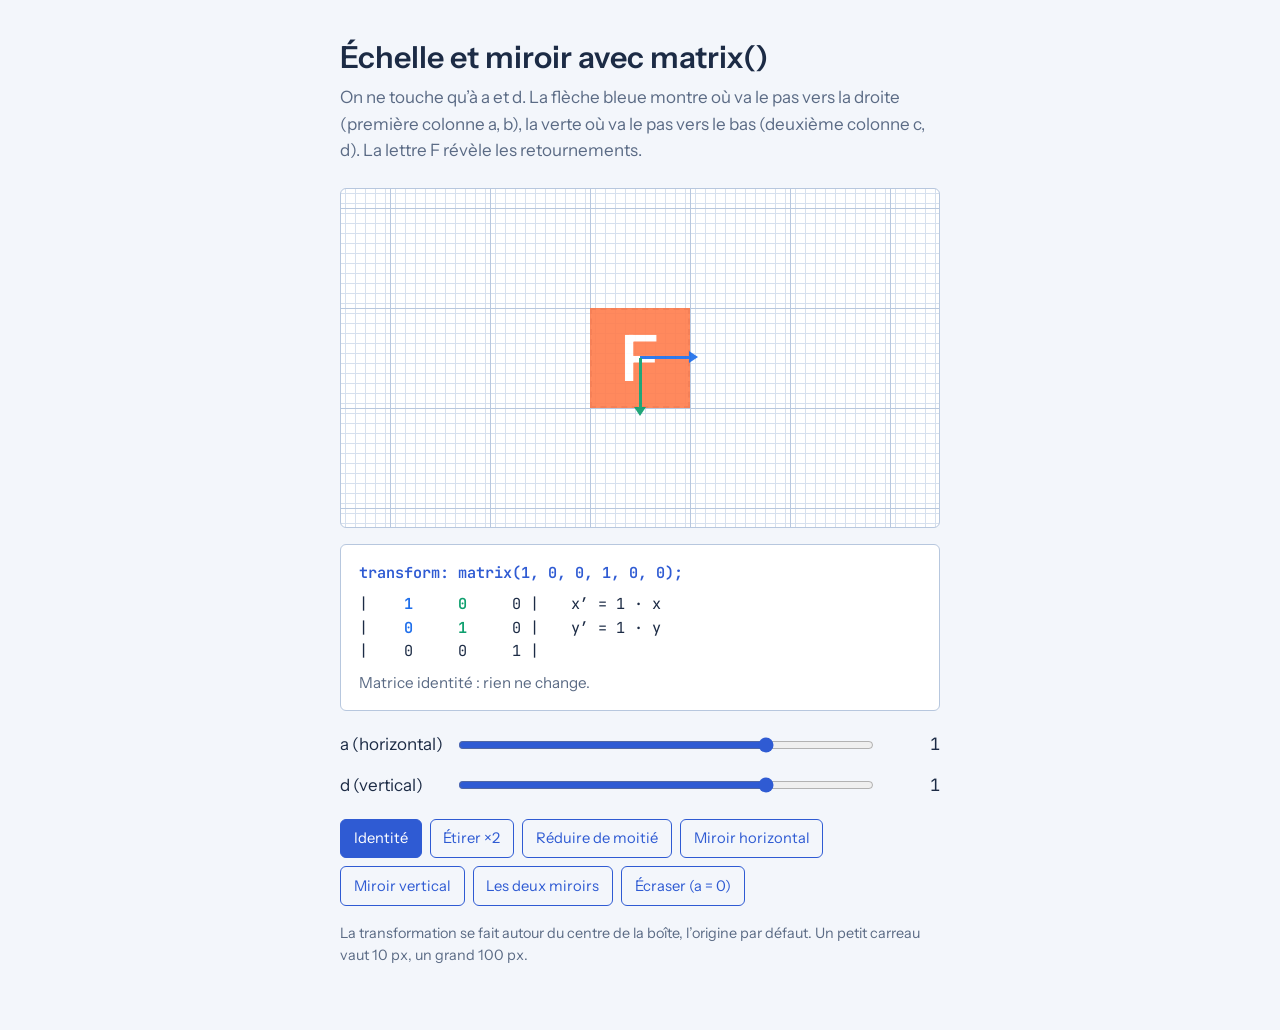
==== 02-echelle-miroir/index.html @ 7845f2ae "From Claude artefact" ====
<!DOCTYPE html>
<html lang="fr">
<head>
<meta charset="UTF-8">
<meta name="viewport" content="width=device-width, initial-scale=1, viewport-fit=cover">
<title>matrix() : échelle et miroir</title>
<link rel="preconnect" href="https://fonts.googleapis.com">
<link rel="preconnect" href="https://fonts.gstatic.com" crossorigin>
<link href="https://fonts.googleapis.com/css2?family=Instrument+Sans:wght@400;600&family=JetBrains+Mono:wght@400;600&display=swap" rel="stylesheet">
<link rel="stylesheet" href="style.css">
</head>
<body>
<main>
  <h1>Échelle et miroir avec matrix()</h1>
  <p>On ne touche qu’à a et d. La flèche bleue montre où va le pas vers la droite (première colonne a, b), la verte où va le pas vers le bas (deuxième colonne c, d). La lettre F révèle les retournements.</p>

  <div class="stage" aria-label="Zone de démonstration quadrillée, un grand carreau vaut 100 pixels">
    <div class="boite fantome"></div>
    <div class="boite deplacee" id="boite">
      <span class="lettre">F</span>
      <span class="vec vec-x"></span>
      <span class="vec vec-y"></span>
    </div>
  </div>

  <div class="formule" aria-live="polite">
    <span class="mono css" id="css">transform: matrix(1, 0, 0, 1, 0, 0);</span>
    <span class="mono" id="mat"></span>
    <span class="mono" id="eq"></span>
    <span class="etat" id="etat"></span>
  </div>

  <div class="controles">
    <label><span>a (horizontal)</span><input type="range" id="a" min="-2" max="2" step="0.1" value="1"><span class="mono" id="av">1</span></label>
    <label><span>d (vertical)</span><input type="range" id="d" min="-2" max="2" step="0.1" value="1"><span class="mono" id="dv">1</span></label>
    <div class="actions" id="presets">
      <button data-a="1" data-d="1">Identité</button>
      <button data-a="2" data-d="1">Étirer ×2</button>
      <button data-a="0.5" data-d="0.5">Réduire de moitié</button>
      <button data-a="-1" data-d="1">Miroir horizontal</button>
      <button data-a="1" data-d="-1">Miroir vertical</button>
      <button data-a="-1" data-d="-1">Les deux miroirs</button>
      <button data-a="0" data-d="1">Écraser (a = 0)</button>
    </div>
  </div>

  <p class="legende">La transformation se fait autour du centre de la boîte, l’origine par défaut. Un petit carreau vaut 10 px, un grand 100 px.</p>
</main>
<script src="script.js"></script>
</body>
</html>
---- 02-echelle-miroir/style.css ----
:root {
    --paper: #f3f6fb; --grid: #d6e0ee; --grid-strong: #b7c7de;
    --ink: #1c2b45; --muted: #5b6b85; --box: #ff7f50; --ghost: #8a97ad;
    --panel: #ffffff; --accent: #2f5bd3; --vx: #1f6feb; --vy: #0e9f6e;
    color-scheme: light;
    box-sizing: border-box;
    padding-top: env(safe-area-inset-top, 0px);
    padding-bottom: env(safe-area-inset-bottom, 0px);
  }
  @media (prefers-color-scheme: dark) {
    :root:not([data-theme="light"]) {
      --paper: #121a28; --grid: #1f2b40; --grid-strong: #2d3d58;
      --ink: #e4ebf7; --muted: #9aa8c0; --box: #ff8a60; --ghost: #7d8ba3;
      --panel: #19233a; --accent: #7fa2ff; --vx: #7fa2ff; --vy: #4fd1a1; color-scheme: dark;
    }
  }
  :root[data-theme="dark"] {
    --paper: #121a28; --grid: #1f2b40; --grid-strong: #2d3d58;
    --ink: #e4ebf7; --muted: #9aa8c0; --box: #ff8a60; --ghost: #7d8ba3;
    --panel: #19233a; --accent: #7fa2ff; --vx: #7fa2ff; --vy: #4fd1a1; color-scheme: dark;
  }
  *, *::before, *::after { box-sizing: inherit; }
  html { scroll-padding-top: env(safe-area-inset-top, 0px); }
  body {
    margin: 0; background: var(--paper); color: var(--ink);
    font-family: "Instrument Sans", system-ui, -apple-system, "Segoe UI", sans-serif;
    font-size: 17px; line-height: 1.55;
  }
  main { max-width: 640px; margin: 0 auto; padding: 2.5rem 1.25rem 3rem; }
  h1 { font-size: 1.9rem; line-height: 1.2; margin: 0 0 .5rem; font-weight: 600; }
  p { margin: 0 0 1rem; color: var(--muted); max-width: 60ch; }
  .mono { font-family: "JetBrains Mono", ui-monospace, Menlo, Consolas, monospace; }

  .stage {
    position: relative; width: 100%; height: 340px; margin: 1.5rem 0 1rem;
    border: 1px solid var(--grid-strong); border-radius: 6px; overflow: hidden;
    background-color: var(--panel);
    background-image:
      linear-gradient(var(--grid-strong) 1px, transparent 1px),
      linear-gradient(90deg, var(--grid-strong) 1px, transparent 1px),
      linear-gradient(var(--grid) 1px, transparent 1px),
      linear-gradient(90deg, var(--grid) 1px, transparent 1px);
    background-size: 100px 100px, 100px 100px, 10px 10px, 10px 10px;
    background-position: center center;
  }
  .boite {
    position: absolute; top: 50%; left: 50%;
    width: 100px; height: 100px; margin: -50px 0 0 -50px;
  }
  .fantome { border: 2px dashed var(--ghost); }
  .deplacee {
    background: var(--box); opacity: .92;
    display: grid; place-items: center;
    transition: transform .35s ease;
  }
  .lettre { font-size: 64px; font-weight: 600; line-height: 1; color: var(--panel); user-select: none; }
  .vec { position: absolute; left: 50%; top: 50%; }
  .vec-x { width: 50px; height: 3px; margin-top: -1.5px; background: var(--vx); }
  .vec-x::after {
    content: ""; position: absolute; right: -8px; top: -5px;
    border-left: 9px solid var(--vx); border-top: 6.5px solid transparent; border-bottom: 6.5px solid transparent;
  }
  .vec-y { width: 3px; height: 50px; margin-left: -1.5px; background: var(--vy); }
  .vec-y::after {
    content: ""; position: absolute; bottom: -8px; left: -5px;
    border-top: 9px solid var(--vy); border-left: 6.5px solid transparent; border-right: 6.5px solid transparent;
  }

  .formule {
    background: var(--panel); border: 1px solid var(--grid-strong); border-radius: 6px;
    padding: 1rem 1.1rem; margin-bottom: 1.25rem; overflow-x: auto;
    display: grid; grid-template-columns: auto 1fr; gap: .5rem 2rem; align-items: start;
  }
  .formule .css { grid-column: 1 / -1; color: var(--accent); font-weight: 600; white-space: pre; }
  .formule .mono { font-size: .95rem; white-space: pre; }
  .col-a { color: var(--vx); font-weight: 600; }
  .col-c { color: var(--vy); font-weight: 600; }
  .etat { grid-column: 1 / -1; color: var(--muted); font-size: .95rem; }

  .controles { display: grid; gap: .9rem; }
  label { display: grid; grid-template-columns: 6.5rem 1fr 3.5rem; align-items: center; gap: .75rem; }
  label span:last-child { text-align: right; }
  input[type="range"] { width: 100%; accent-color: var(--accent); }
  .actions { display: flex; flex-wrap: wrap; gap: .5rem; margin-top: .4rem; }
  button {
    font: inherit; font-size: .92rem; padding: .45rem .8rem; border-radius: 6px; cursor: pointer;
    border: 1px solid var(--accent); background: transparent; color: var(--accent);
  }
  button[aria-pressed="true"] { background: var(--accent); color: var(--panel); }
  button:focus-visible, input:focus-visible { outline: 2px solid var(--accent); outline-offset: 2px; }
  .legende { font-size: .9rem; margin-top: 1rem; }
  @media (prefers-reduced-motion: reduce) { .deplacee { transition: none; } }
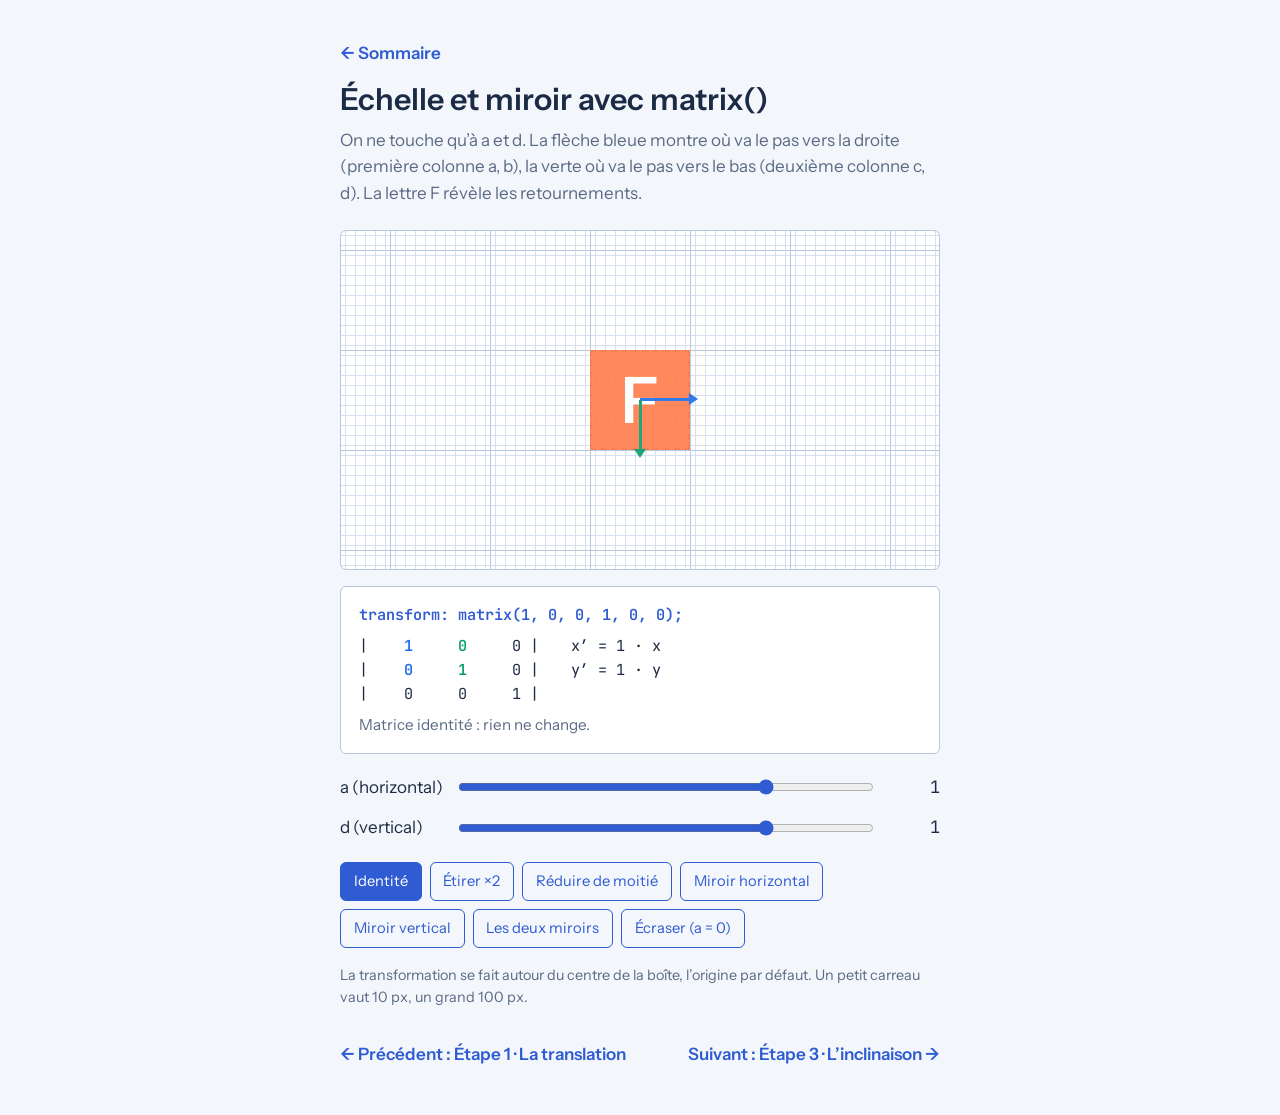
==== commit 4e6a1cfb: "cleaned navigation" ====
--- a/02-echelle-miroir/index.html
+++ b/02-echelle-miroir/index.html
@@ -11,6 +11,8 @@
 </head>
 <body>
 <main>
+  <nav class="nav-haut"><a href="../index.html">← Sommaire</a></nav>
+
   <h1>Échelle et miroir avec matrix()</h1>
   <p>On ne touche qu’à a et d. La flèche bleue montre où va le pas vers la droite (première colonne a, b), la verte où va le pas vers le bas (deuxième colonne c, d). La lettre F révèle les retournements.</p>
 
@@ -45,6 +47,7 @@
   </div>
 
   <p class="legende">La transformation se fait autour du centre de la boîte, l’origine par défaut. Un petit carreau vaut 10 px, un grand 100 px.</p>
+  <nav class="nav-bas"><a class="prec" href="../01-translation/index.html">← Précédent : Étape 1 · La translation</a><a class="suiv" href="../03-inclinaison/index.html">Suivant : Étape 3 · L’inclinaison →</a></nav>
 </main>
 <script src="script.js"></script>
 </body>
--- a/02-echelle-miroir/style.css
+++ b/02-echelle-miroir/style.css
@@ -90,3 +90,10 @@
   button:focus-visible, input:focus-visible { outline: 2px solid var(--accent); outline-offset: 2px; }
   .legende { font-size: .9rem; margin-top: 1rem; }
   @media (prefers-reduced-motion: reduce) { .deplacee { transition: none; } }
+
+/* navigation entre chapitres */
+.nav-haut { margin: 0 0 1rem; }
+.nav-bas { margin: 2rem 0 0; display: flex; justify-content: space-between; gap: 1rem; flex-wrap: wrap; }
+.nav-bas .suiv { margin-left: auto; text-align: right; }
+.nav-haut a, .nav-bas a { color: var(--accent, #2f5bd3); text-decoration: none; font-weight: 600; }
+.nav-haut a:hover, .nav-bas a:hover { text-decoration: underline; }
